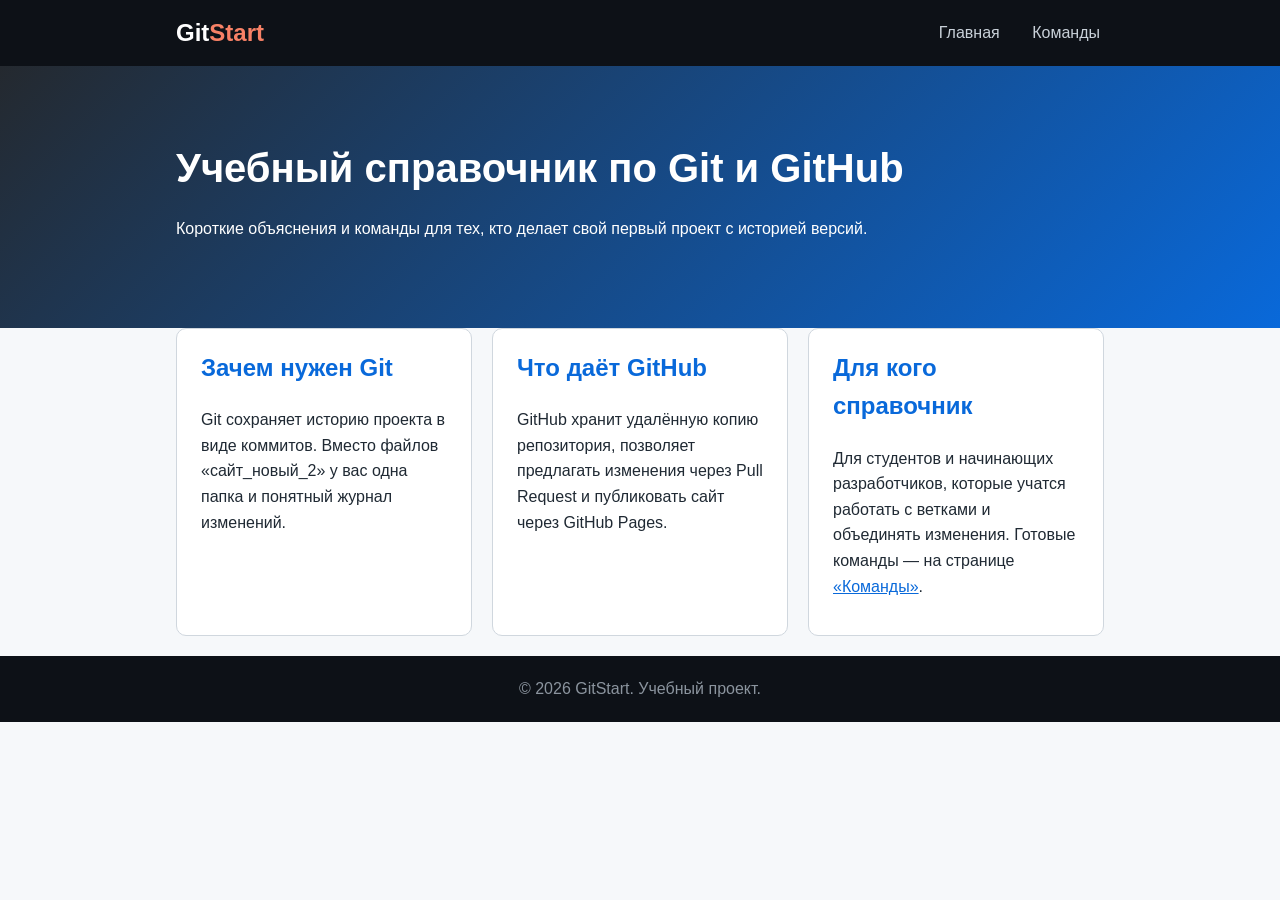
==== index.html @ 8b6fb4bf "Улучшена навигация на маленьком экране" ====
<!DOCTYPE html>
<html lang="ru">
<head>
  <meta charset="UTF-8">
  <meta name="viewport" content="width=device-width, initial-scale=1">
  <title>GitStart — справочник по Git и GitHub</title>
  <link rel="stylesheet" href="style.css">
</head>
<body>
  <header class="site-header">
    <div class="container header-row">
      <a class="logo" href="index.html">Git<span>Start</span></a>
      <nav>
        <a href="index.html">Главная</a>
        <a href="commands.html">Команды</a>
      </nav>
    </div>
  </header>

  <section class="hero">
    <div class="container">
      <h1>Учебный справочник по Git и GitHub</h1>
      <p>Короткие объяснения и команды для тех, кто делает свой первый проект с историей версий.</p>
    </div>
  </section>

  <main class="container cards">
    <section>
      <h2>Зачем нужен Git</h2>
      <p>Git сохраняет историю проекта в виде коммитов. Вместо файлов «сайт_новый_2» у вас одна папка и понятный журнал изменений.</p>
    </section>
    <section>
      <h2>Что даёт GitHub</h2>
      <p>GitHub хранит удалённую копию репозитория, позволяет предлагать изменения через Pull Request и публиковать сайт через GitHub Pages.</p>
    </section>
    <section>
      <h2>Для кого справочник</h2>
      <p>Для студентов и начинающих разработчиков, которые учатся работать с ветками и объединять изменения. Готовые команды — на странице <a href="commands.html">«Команды»</a>.</p>
    </section>
  </main>

  <footer class="site-footer">
    <div class="container">© 2026 GitStart. Учебный проект.</div>
  </footer>
</body>
</html>
---- style.css ----
* { box-sizing: border-box; }
body { margin: 0; font-family: "Segoe UI", Arial, sans-serif; line-height: 1.6; color: #1f2933; background: #f6f8fa; }
.container { width: 100%; max-width: 960px; margin: 0 auto; padding: 0 16px; }
.site-header { background: #0d1117; padding: 14px 0; }
.site-header .container { display: flex; justify-content: space-between; align-items: center; }
.logo { color: #fff; font-size: 24px; font-weight: 700; text-decoration: none; }
.logo span { color: #f78166; }
nav a { color: #c9d1d9; margin-left: 20px; text-decoration: none; padding: 6px 4px; }
nav a:hover, nav a:focus-visible { color: #fff; background: #30363d; border-radius: 6px; outline: 2px solid #f78166; }
.hero { background: linear-gradient(135deg, #24292f, #0969da); color: #fff; padding: 70px 0; }
.hero h1 { margin: 0 0 12px; font-size: 40px; }
main { padding: 40px 0; }
main section { background: #fff; border: 1px solid #d0d7de; border-radius: 10px; padding: 20px 24px; margin-bottom: 20px; }
h2 { margin-top: 0; color: #0969da; }
.site-footer { background: #0d1117; color: #8b949e; padding: 20px 0; text-align: center; }
pre { background: #0d1117; color: #e6edf3; padding: 14px 16px; border-radius: 8px; overflow-x: auto; }
code { font-family: Consolas, monospace; }
nav a.active { color: #fff; border-bottom: 2px solid #f78166; }
main section a { color: #0969da; }
img { max-width: 100%; height: auto; }
.cards { display: grid; grid-template-columns: repeat(3, 1fr); gap: 20px; }

@media (max-width: 768px) {
  .hero { padding: 44px 0; }
  .hero h1 { font-size: 30px; }
  .cards { grid-template-columns: 1fr 1fr; }
}
@media (max-width: 480px) {
  .hero h1 { font-size: 24px; }
  .cards { grid-template-columns: 1fr; }
  main section { padding: 16px; }
}
@media (max-width: 600px) {
  .site-header .container { flex-direction: column; gap: 8px; }
  nav a { margin: 0 10px; font-size: 18px; }
  pre { font-size: 13px; }
}
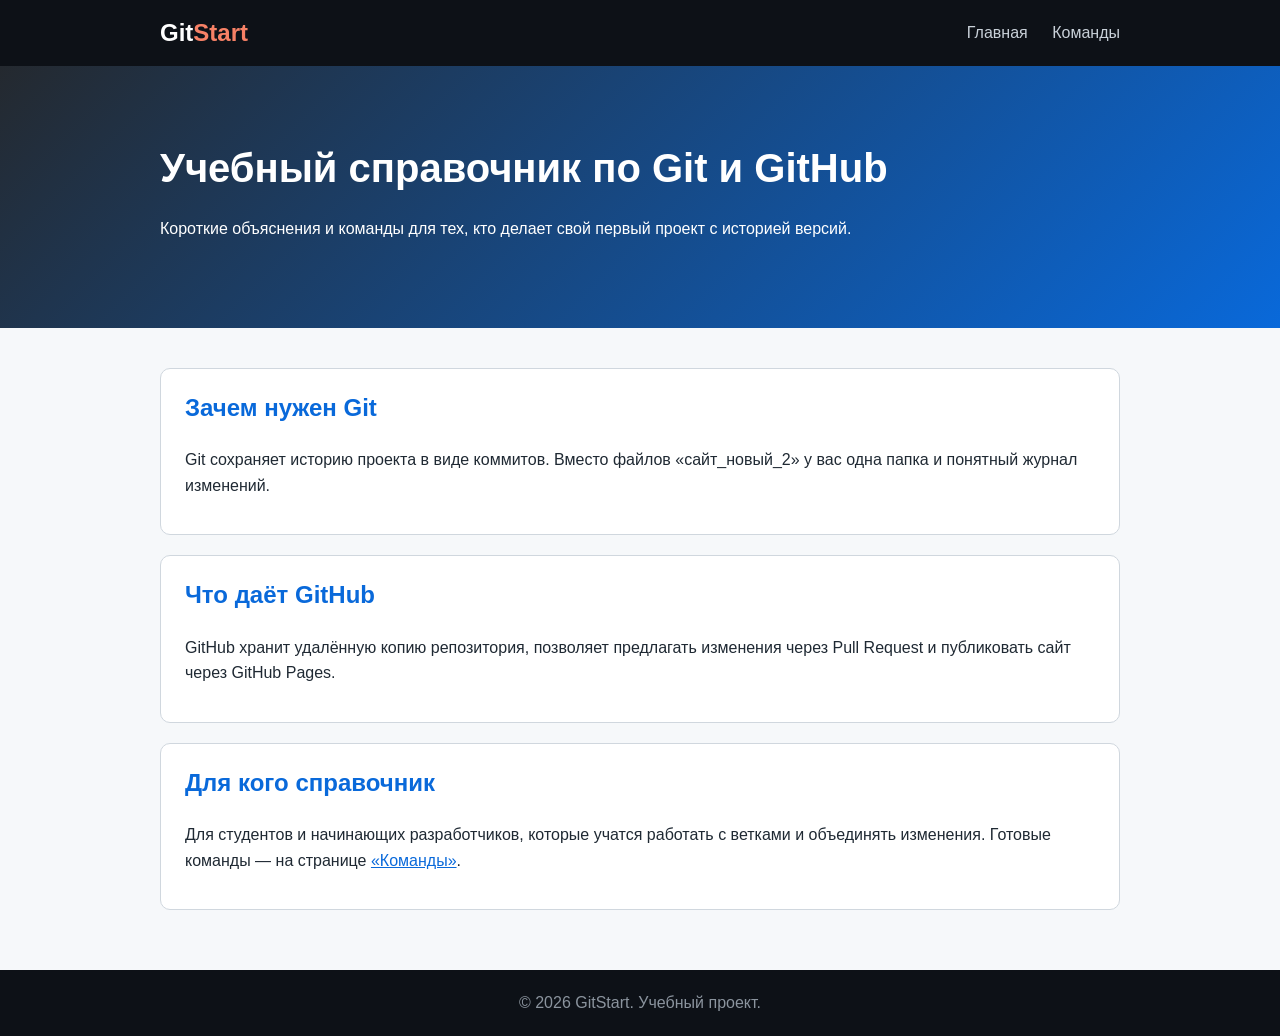
==== commit 8f293f09: "Настроена навигация между страницами" ====
--- a/index.html
+++ b/index.html
@@ -2,13 +2,12 @@
 <html lang="ru">
 <head>
   <meta charset="UTF-8">
-  <meta name="viewport" content="width=device-width, initial-scale=1">
   <title>GitStart — справочник по Git и GitHub</title>
   <link rel="stylesheet" href="style.css">
 </head>
 <body>
   <header class="site-header">
-    <div class="container header-row">
+    <div class="container">
       <a class="logo" href="index.html">Git<span>Start</span></a>
       <nav>
         <a href="index.html">Главная</a>
@@ -24,7 +23,7 @@
     </div>
   </section>
 
-  <main class="container cards">
+  <main class="container">
     <section>
       <h2>Зачем нужен Git</h2>
       <p>Git сохраняет историю проекта в виде коммитов. Вместо файлов «сайт_новый_2» у вас одна папка и понятный журнал изменений.</p>
--- a/style.css
+++ b/style.css
@@ -1,12 +1,11 @@
 * { box-sizing: border-box; }
 body { margin: 0; font-family: "Segoe UI", Arial, sans-serif; line-height: 1.6; color: #1f2933; background: #f6f8fa; }
-.container { width: 100%; max-width: 960px; margin: 0 auto; padding: 0 16px; }
+.container { width: 960px; margin: 0 auto; }
 .site-header { background: #0d1117; padding: 14px 0; }
 .site-header .container { display: flex; justify-content: space-between; align-items: center; }
 .logo { color: #fff; font-size: 24px; font-weight: 700; text-decoration: none; }
 .logo span { color: #f78166; }
-nav a { color: #c9d1d9; margin-left: 20px; text-decoration: none; padding: 6px 4px; }
-nav a:hover, nav a:focus-visible { color: #fff; background: #30363d; border-radius: 6px; outline: 2px solid #f78166; }
+nav a { color: #c9d1d9; margin-left: 20px; text-decoration: none; }
 .hero { background: linear-gradient(135deg, #24292f, #0969da); color: #fff; padding: 70px 0; }
 .hero h1 { margin: 0 0 12px; font-size: 40px; }
 main { padding: 40px 0; }
@@ -17,21 +16,3 @@
 code { font-family: Consolas, monospace; }
 nav a.active { color: #fff; border-bottom: 2px solid #f78166; }
 main section a { color: #0969da; }
-img { max-width: 100%; height: auto; }
-.cards { display: grid; grid-template-columns: repeat(3, 1fr); gap: 20px; }
-
-@media (max-width: 768px) {
-  .hero { padding: 44px 0; }
-  .hero h1 { font-size: 30px; }
-  .cards { grid-template-columns: 1fr 1fr; }
-}
-@media (max-width: 480px) {
-  .hero h1 { font-size: 24px; }
-  .cards { grid-template-columns: 1fr; }
-  main section { padding: 16px; }
-}
-@media (max-width: 600px) {
-  .site-header .container { flex-direction: column; gap: 8px; }
-  nav a { margin: 0 10px; font-size: 18px; }
-  pre { font-size: 13px; }
-}
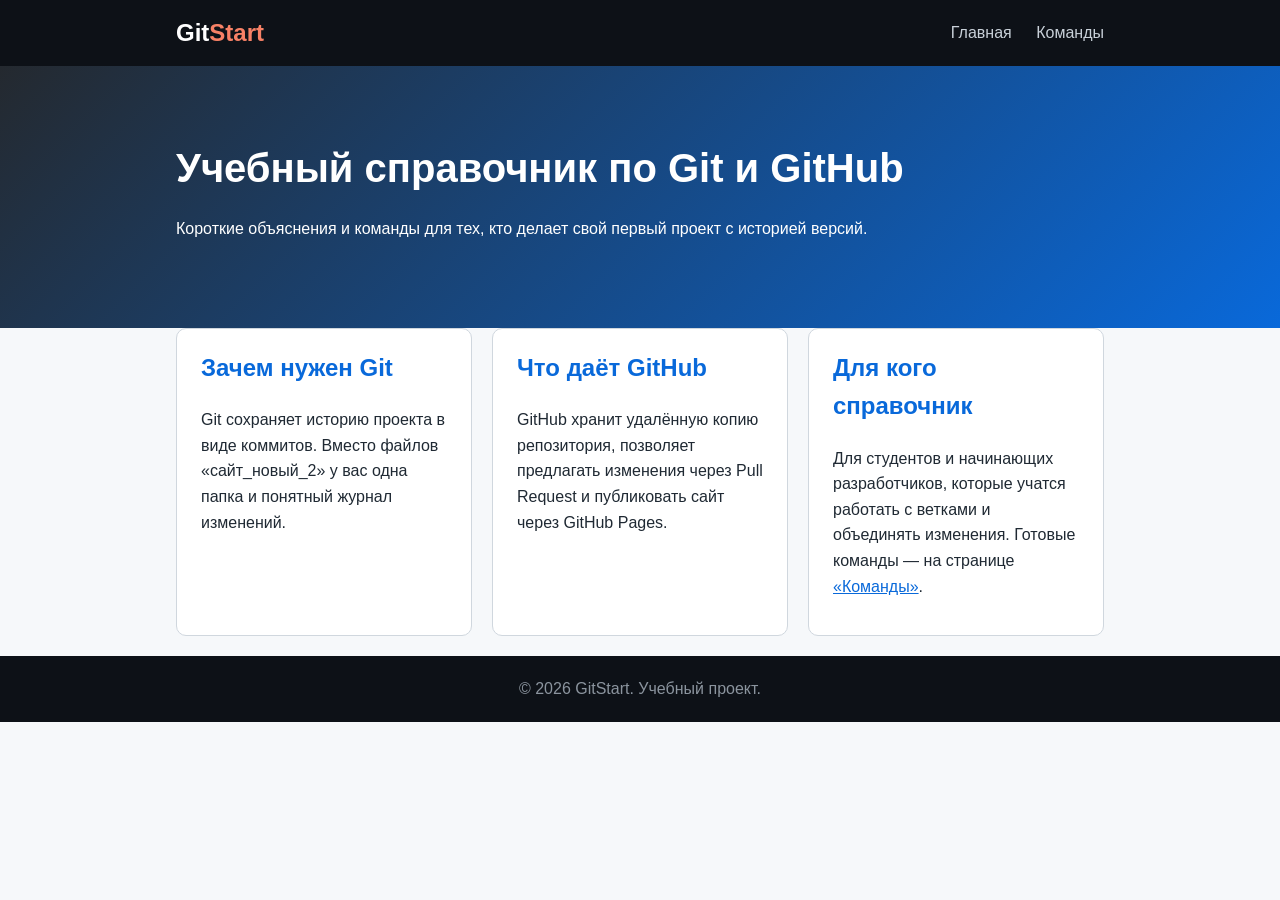
==== commit c6e838f7: "Адаптирован макет для мобильных экранов" ====
--- a/index.html
+++ b/index.html
@@ -2,6 +2,7 @@
 <html lang="ru">
 <head>
   <meta charset="UTF-8">
+  <meta name="viewport" content="width=device-width, initial-scale=1">
   <title>GitStart — справочник по Git и GitHub</title>
   <link rel="stylesheet" href="style.css">
 </head>
@@ -23,7 +24,7 @@
     </div>
   </section>
 
-  <main class="container">
+  <main class="container cards">
     <section>
       <h2>Зачем нужен Git</h2>
       <p>Git сохраняет историю проекта в виде коммитов. Вместо файлов «сайт_новый_2» у вас одна папка и понятный журнал изменений.</p>
--- a/style.css
+++ b/style.css
@@ -1,6 +1,6 @@
 * { box-sizing: border-box; }
 body { margin: 0; font-family: "Segoe UI", Arial, sans-serif; line-height: 1.6; color: #1f2933; background: #f6f8fa; }
-.container { width: 960px; margin: 0 auto; }
+.container { width: 100%; max-width: 960px; margin: 0 auto; padding: 0 16px; }
 .site-header { background: #0d1117; padding: 14px 0; }
 .site-header .container { display: flex; justify-content: space-between; align-items: center; }
 .logo { color: #fff; font-size: 24px; font-weight: 700; text-decoration: none; }
@@ -16,3 +16,16 @@
 code { font-family: Consolas, monospace; }
 nav a.active { color: #fff; border-bottom: 2px solid #f78166; }
 main section a { color: #0969da; }
+img { max-width: 100%; height: auto; }
+.cards { display: grid; grid-template-columns: repeat(3, 1fr); gap: 20px; }
+
+@media (max-width: 768px) {
+  .hero { padding: 44px 0; }
+  .hero h1 { font-size: 30px; }
+  .cards { grid-template-columns: 1fr 1fr; }
+}
+@media (max-width: 480px) {
+  .hero h1 { font-size: 24px; }
+  .cards { grid-template-columns: 1fr; }
+  main section { padding: 16px; }
+}
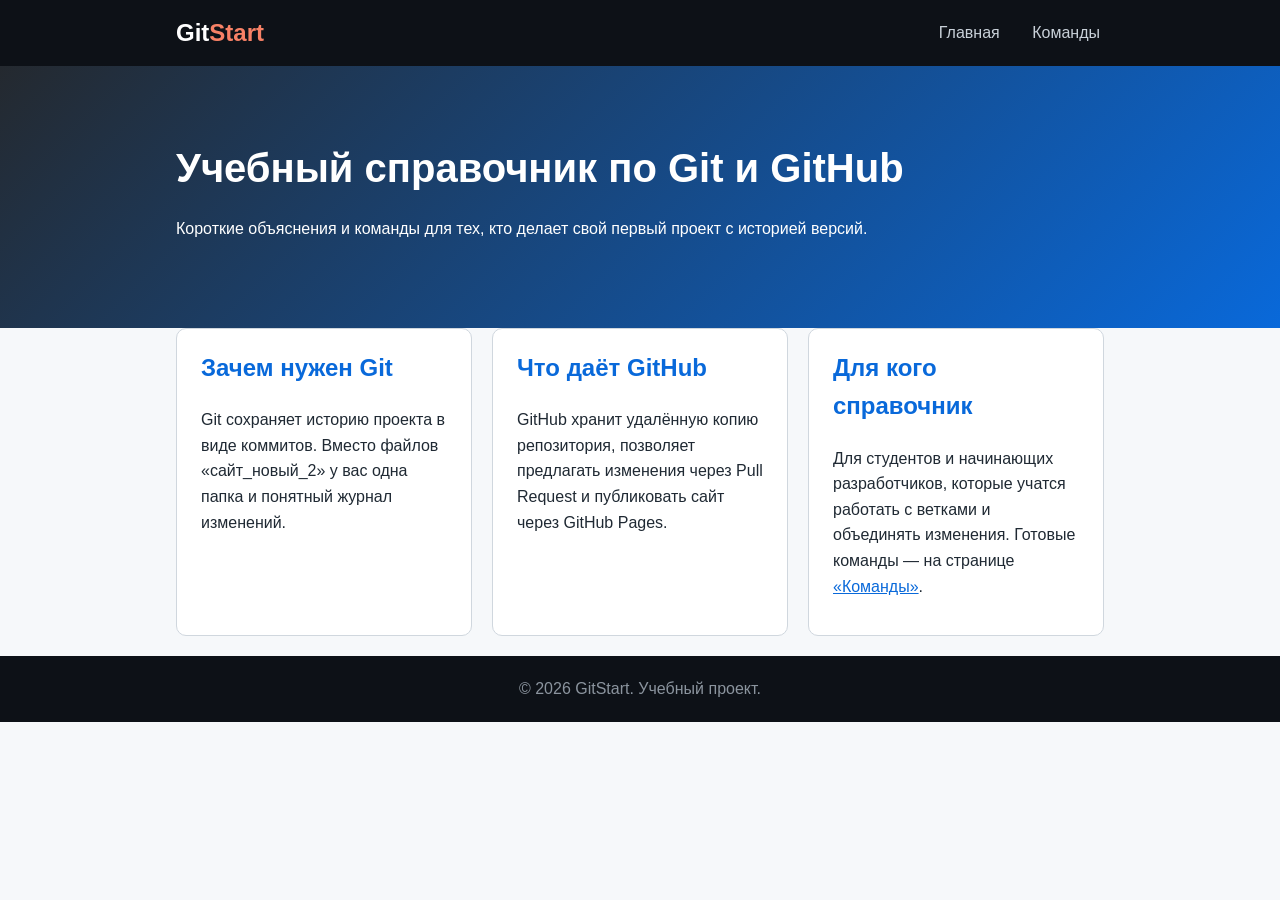
==== commit 31e77f76: "Merge pull request #2 from feature/responsive: Адаптивное оформление" ====
--- a/index.html
+++ b/index.html
@@ -8,7 +8,7 @@
 </head>
 <body>
   <header class="site-header">
-    <div class="container">
+    <div class="container header-row">
       <a class="logo" href="index.html">Git<span>Start</span></a>
       <nav>
         <a href="index.html">Главная</a>
--- a/style.css
+++ b/style.css
@@ -5,7 +5,8 @@
 .site-header .container { display: flex; justify-content: space-between; align-items: center; }
 .logo { color: #fff; font-size: 24px; font-weight: 700; text-decoration: none; }
 .logo span { color: #f78166; }
-nav a { color: #c9d1d9; margin-left: 20px; text-decoration: none; }
+nav a { color: #c9d1d9; margin-left: 20px; text-decoration: none; padding: 6px 4px; }
+nav a:hover, nav a:focus-visible { color: #fff; background: #30363d; border-radius: 6px; outline: 2px solid #f78166; }
 .hero { background: linear-gradient(135deg, #24292f, #0969da); color: #fff; padding: 70px 0; }
 .hero h1 { margin: 0 0 12px; font-size: 40px; }
 main { padding: 40px 0; }
@@ -29,3 +30,8 @@
   .cards { grid-template-columns: 1fr; }
   main section { padding: 16px; }
 }
+@media (max-width: 600px) {
+  .site-header .container { flex-direction: column; gap: 8px; }
+  nav a { margin: 0 10px; font-size: 18px; }
+  pre { font-size: 13px; }
+}
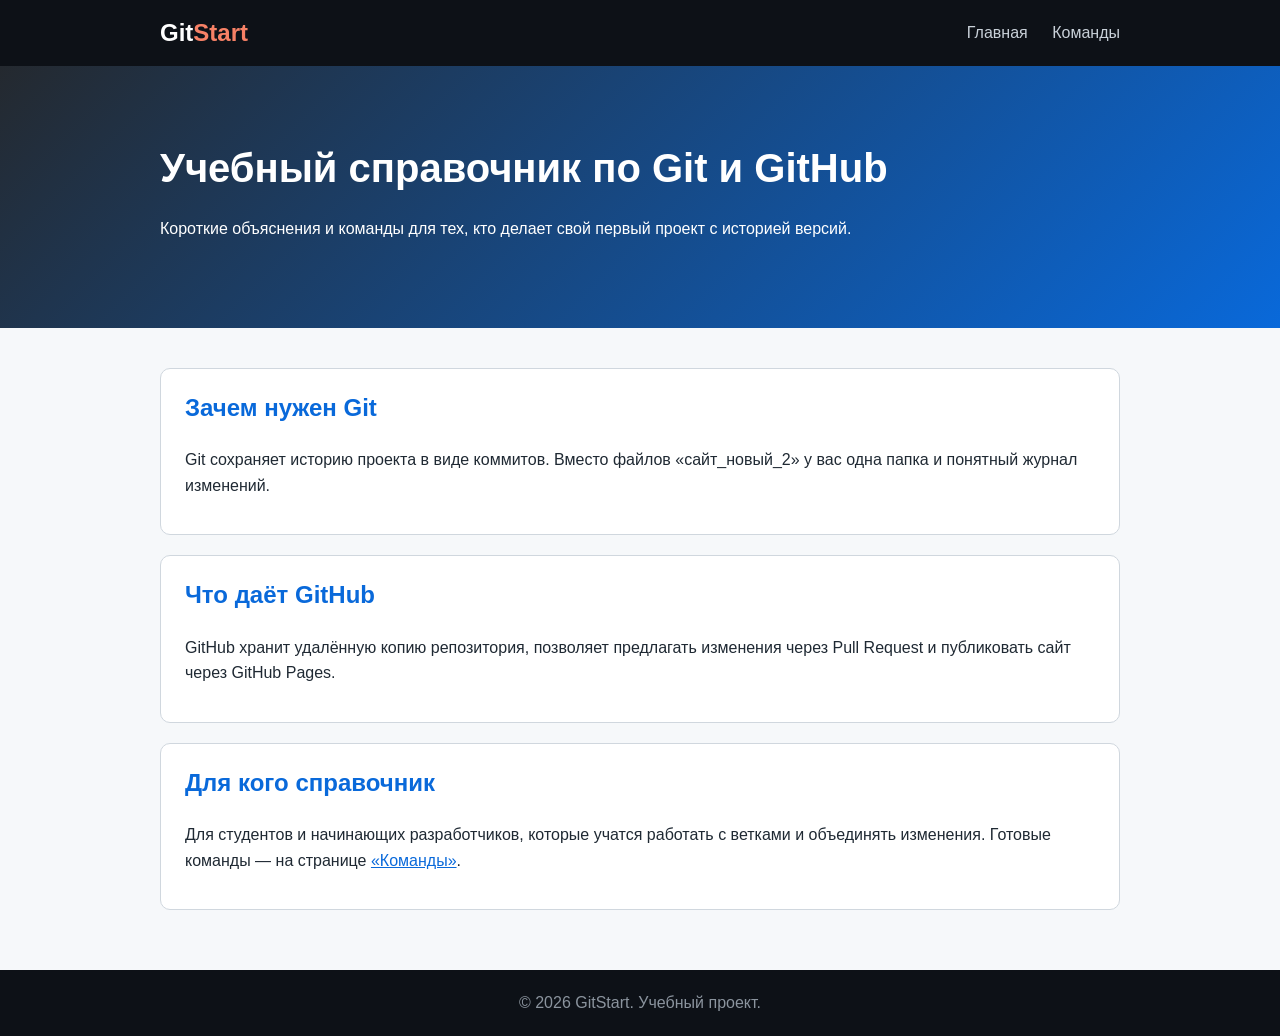
==== commit ad7dd194: "Merge pull request #1 from feature/second-page: Добавлена вторая страница" ====
--- a/index.html
+++ b/index.html
@@ -2,13 +2,12 @@
 <html lang="ru">
 <head>
   <meta charset="UTF-8">
-  <meta name="viewport" content="width=device-width, initial-scale=1">
   <title>GitStart — справочник по Git и GitHub</title>
   <link rel="stylesheet" href="style.css">
 </head>
 <body>
   <header class="site-header">
-    <div class="container header-row">
+    <div class="container">
       <a class="logo" href="index.html">Git<span>Start</span></a>
       <nav>
         <a href="index.html">Главная</a>
@@ -24,7 +23,7 @@
     </div>
   </section>
 
-  <main class="container cards">
+  <main class="container">
     <section>
       <h2>Зачем нужен Git</h2>
       <p>Git сохраняет историю проекта в виде коммитов. Вместо файлов «сайт_новый_2» у вас одна папка и понятный журнал изменений.</p>
--- a/style.css
+++ b/style.css
@@ -1,12 +1,11 @@
 * { box-sizing: border-box; }
 body { margin: 0; font-family: "Segoe UI", Arial, sans-serif; line-height: 1.6; color: #1f2933; background: #f6f8fa; }
-.container { width: 100%; max-width: 960px; margin: 0 auto; padding: 0 16px; }
+.container { width: 960px; margin: 0 auto; }
 .site-header { background: #0d1117; padding: 14px 0; }
 .site-header .container { display: flex; justify-content: space-between; align-items: center; }
 .logo { color: #fff; font-size: 24px; font-weight: 700; text-decoration: none; }
 .logo span { color: #f78166; }
-nav a { color: #c9d1d9; margin-left: 20px; text-decoration: none; padding: 6px 4px; }
-nav a:hover, nav a:focus-visible { color: #fff; background: #30363d; border-radius: 6px; outline: 2px solid #f78166; }
+nav a { color: #c9d1d9; margin-left: 20px; text-decoration: none; }
 .hero { background: linear-gradient(135deg, #24292f, #0969da); color: #fff; padding: 70px 0; }
 .hero h1 { margin: 0 0 12px; font-size: 40px; }
 main { padding: 40px 0; }
@@ -17,21 +16,3 @@
 code { font-family: Consolas, monospace; }
 nav a.active { color: #fff; border-bottom: 2px solid #f78166; }
 main section a { color: #0969da; }
-img { max-width: 100%; height: auto; }
-.cards { display: grid; grid-template-columns: repeat(3, 1fr); gap: 20px; }
-
-@media (max-width: 768px) {
-  .hero { padding: 44px 0; }
-  .hero h1 { font-size: 30px; }
-  .cards { grid-template-columns: 1fr 1fr; }
-}
-@media (max-width: 480px) {
-  .hero h1 { font-size: 24px; }
-  .cards { grid-template-columns: 1fr; }
-  main section { padding: 16px; }
-}
-@media (max-width: 600px) {
-  .site-header .container { flex-direction: column; gap: 8px; }
-  nav a { margin: 0 10px; font-size: 18px; }
-  pre { font-size: 13px; }
-}
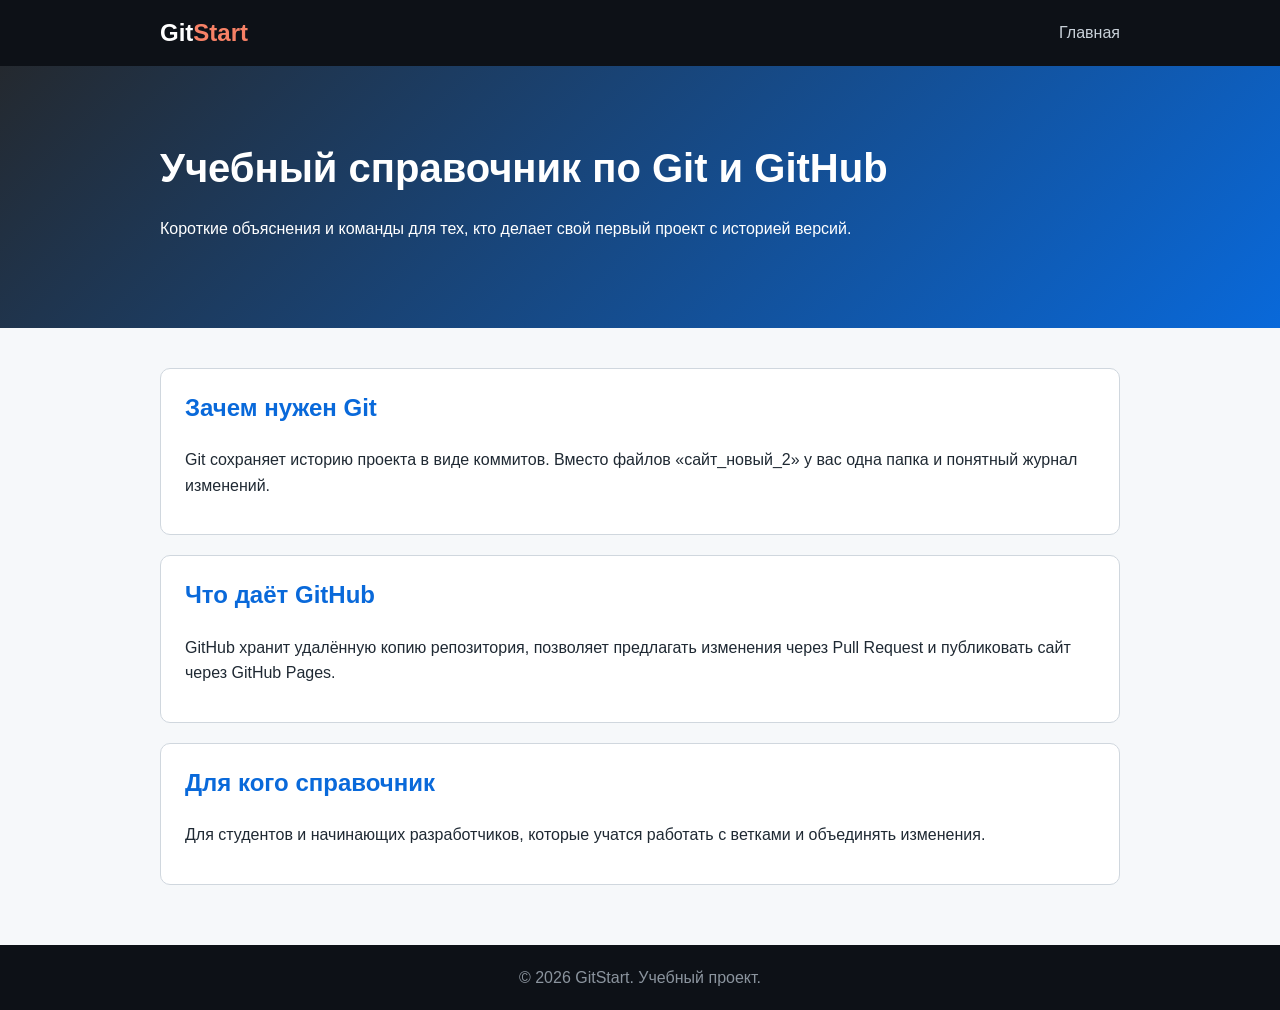
==== commit 2945a8b0: "Создана начальная версия сайта" ====
--- a/index.html
+++ b/index.html
@@ -11,7 +11,6 @@
       <a class="logo" href="index.html">Git<span>Start</span></a>
       <nav>
         <a href="index.html">Главная</a>
-        <a href="commands.html">Команды</a>
       </nav>
     </div>
   </header>
@@ -34,7 +33,7 @@
     </section>
     <section>
       <h2>Для кого справочник</h2>
-      <p>Для студентов и начинающих разработчиков, которые учатся работать с ветками и объединять изменения. Готовые команды — на странице <a href="commands.html">«Команды»</a>.</p>
+      <p>Для студентов и начинающих разработчиков, которые учатся работать с ветками и объединять изменения.</p>
     </section>
   </main>
 
--- a/style.css
+++ b/style.css
@@ -12,7 +12,3 @@
 main section { background: #fff; border: 1px solid #d0d7de; border-radius: 10px; padding: 20px 24px; margin-bottom: 20px; }
 h2 { margin-top: 0; color: #0969da; }
 .site-footer { background: #0d1117; color: #8b949e; padding: 20px 0; text-align: center; }
-pre { background: #0d1117; color: #e6edf3; padding: 14px 16px; border-radius: 8px; overflow-x: auto; }
-code { font-family: Consolas, monospace; }
-nav a.active { color: #fff; border-bottom: 2px solid #f78166; }
-main section a { color: #0969da; }
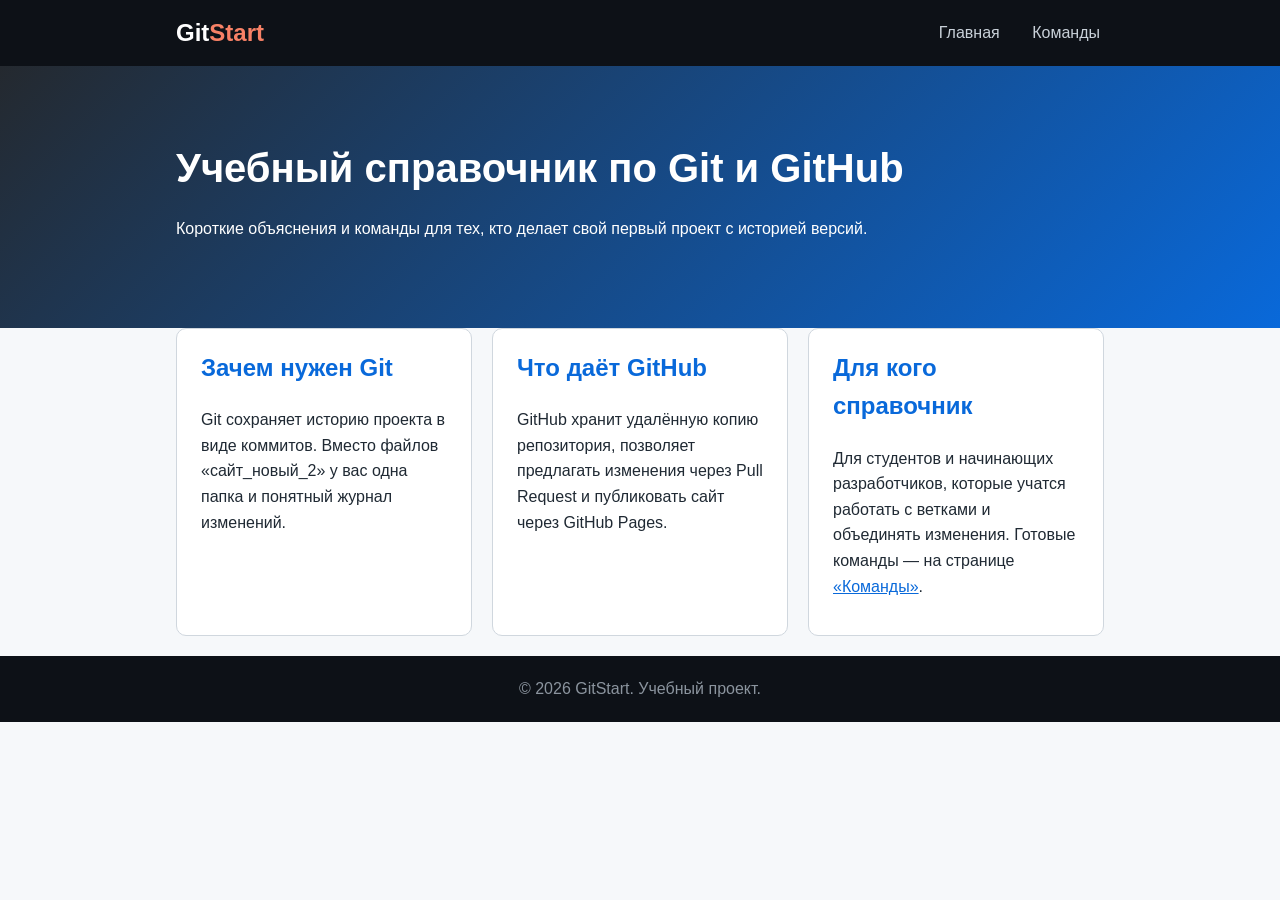
==== commit 4c9fc64c: "Merge pull request #2 from rihaterman1-boop/main Добавлена вторая страница сайта" ====
--- a/index.html
+++ b/index.html
@@ -2,15 +2,17 @@
 <html lang="ru">
 <head>
   <meta charset="UTF-8">
+  <meta name="viewport" content="width=device-width, initial-scale=1">
   <title>GitStart — справочник по Git и GitHub</title>
   <link rel="stylesheet" href="style.css">
 </head>
 <body>
   <header class="site-header">
-    <div class="container">
+    <div class="container header-row">
       <a class="logo" href="index.html">Git<span>Start</span></a>
       <nav>
         <a href="index.html">Главная</a>
+        <a href="commands.html">Команды</a>
       </nav>
     </div>
   </header>
@@ -22,7 +24,7 @@
     </div>
   </section>
 
-  <main class="container">
+  <main class="container cards">
     <section>
       <h2>Зачем нужен Git</h2>
       <p>Git сохраняет историю проекта в виде коммитов. Вместо файлов «сайт_новый_2» у вас одна папка и понятный журнал изменений.</p>
@@ -33,7 +35,7 @@
     </section>
     <section>
       <h2>Для кого справочник</h2>
-      <p>Для студентов и начинающих разработчиков, которые учатся работать с ветками и объединять изменения.</p>
+      <p>Для студентов и начинающих разработчиков, которые учатся работать с ветками и объединять изменения. Готовые команды — на странице <a href="commands.html">«Команды»</a>.</p>
     </section>
   </main>
 
--- a/style.css
+++ b/style.css
@@ -1,14 +1,37 @@
 * { box-sizing: border-box; }
 body { margin: 0; font-family: "Segoe UI", Arial, sans-serif; line-height: 1.6; color: #1f2933; background: #f6f8fa; }
-.container { width: 960px; margin: 0 auto; }
+.container { width: 100%; max-width: 960px; margin: 0 auto; padding: 0 16px; }
 .site-header { background: #0d1117; padding: 14px 0; }
 .site-header .container { display: flex; justify-content: space-between; align-items: center; }
 .logo { color: #fff; font-size: 24px; font-weight: 700; text-decoration: none; }
 .logo span { color: #f78166; }
-nav a { color: #c9d1d9; margin-left: 20px; text-decoration: none; }
+nav a { color: #c9d1d9; margin-left: 20px; text-decoration: none; padding: 6px 4px; }
+nav a:hover, nav a:focus-visible { color: #fff; background: #30363d; border-radius: 6px; outline: 2px solid #f78166; }
 .hero { background: linear-gradient(135deg, #24292f, #0969da); color: #fff; padding: 70px 0; }
 .hero h1 { margin: 0 0 12px; font-size: 40px; }
 main { padding: 40px 0; }
 main section { background: #fff; border: 1px solid #d0d7de; border-radius: 10px; padding: 20px 24px; margin-bottom: 20px; }
 h2 { margin-top: 0; color: #0969da; }
 .site-footer { background: #0d1117; color: #8b949e; padding: 20px 0; text-align: center; }
+pre { background: #0d1117; color: #e6edf3; padding: 14px 16px; border-radius: 8px; overflow-x: auto; }
+code { font-family: Consolas, monospace; }
+nav a.active { color: #fff; border-bottom: 2px solid #f78166; }
+main section a { color: #0969da; }
+img { max-width: 100%; height: auto; }
+.cards { display: grid; grid-template-columns: repeat(3, 1fr); gap: 20px; }
+
+@media (max-width: 768px) {
+  .hero { padding: 44px 0; }
+  .hero h1 { font-size: 30px; }
+  .cards { grid-template-columns: 1fr 1fr; }
+}
+@media (max-width: 480px) {
+  .hero h1 { font-size: 24px; }
+  .cards { grid-template-columns: 1fr; }
+  main section { padding: 16px; }
+}
+@media (max-width: 600px) {
+  .site-header .container { flex-direction: column; gap: 8px; }
+  nav a { margin: 0 10px; font-size: 18px; }
+  pre { font-size: 13px; }
+}
